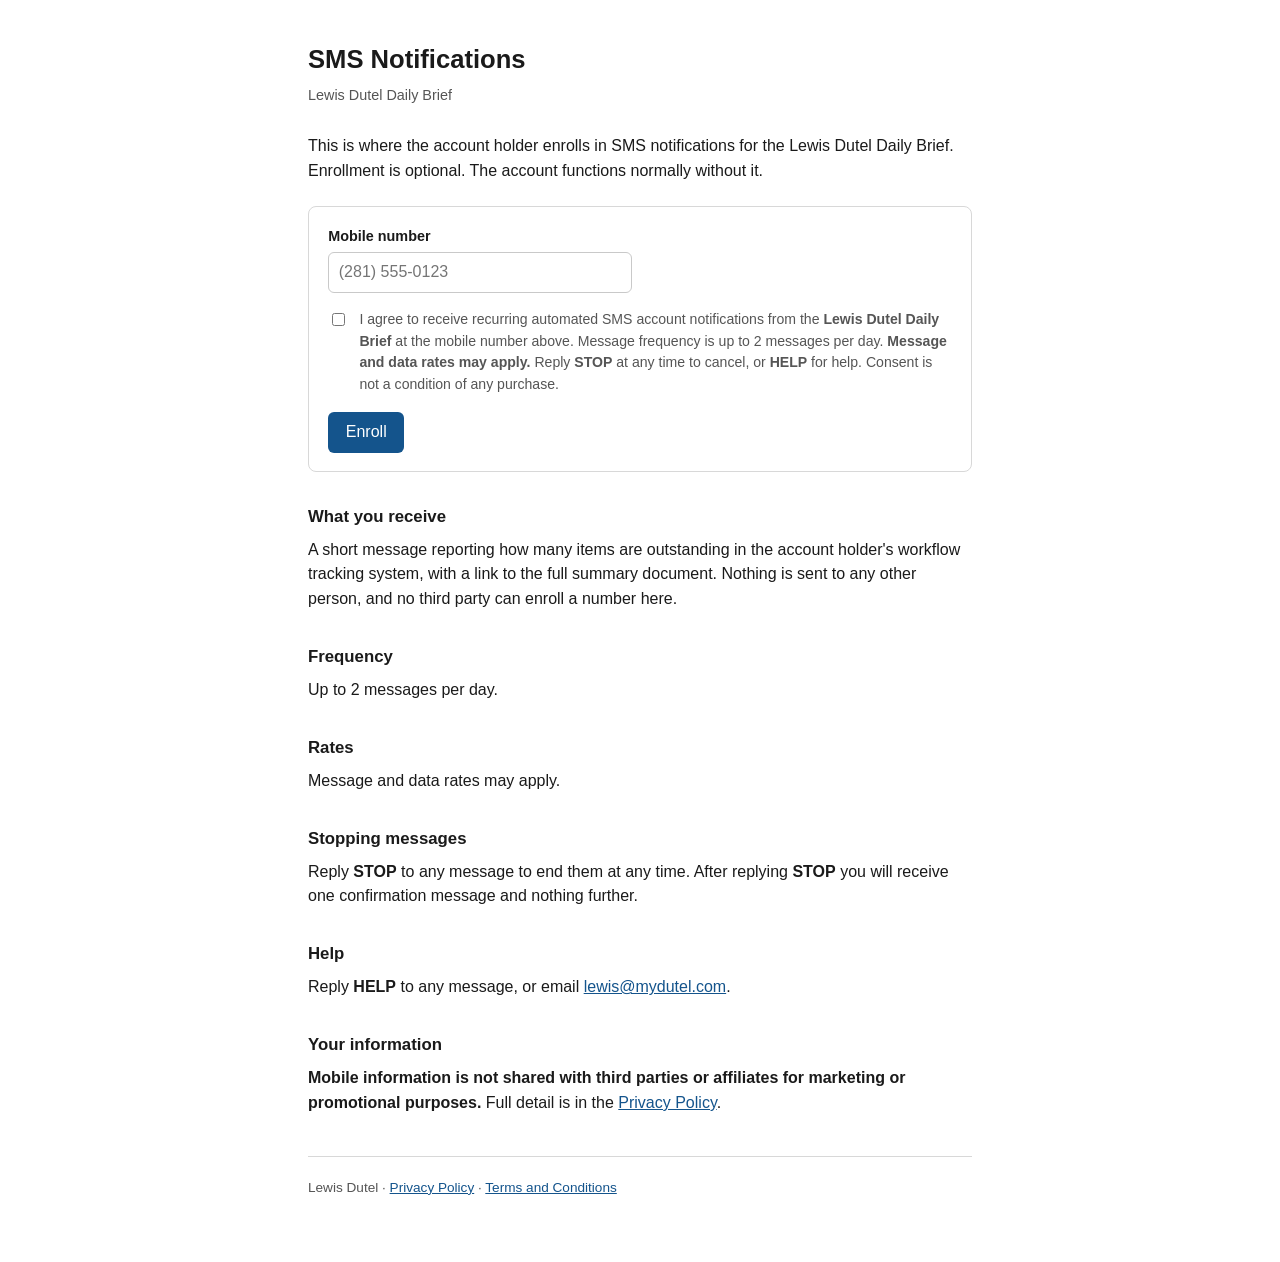
==== opt-in.html @ 68f230dd "Add files via upload" ====
<!DOCTYPE html>
<html lang="en">
<head>
<meta charset="utf-8">
<meta name="viewport" content="width=device-width, initial-scale=1">
<title>SMS Notifications — Lewis Dutel Daily Brief</title>
<link rel="stylesheet" href="style.css">
<style>
.optin{border:1px solid #d8d8d8;border-radius:8px;padding:1.1rem 1.2rem;margin:1.4rem 0}
.optin label{display:flex;gap:.7rem;align-items:flex-start;font-size:.97rem}
.optin input[type=checkbox]{margin-top:.28rem;flex:0 0 auto}
.optin .field{margin:0 0 1rem}
.optin .field span{display:block;font-weight:700;font-size:.9rem;margin-bottom:.3rem}
.optin input[type=tel]{width:100%;max-width:19rem;padding:.45rem .6rem;
 border:1px solid #c9c9c9;border-radius:6px;font:inherit}
.optin button{margin-top:1rem;padding:.5rem 1.1rem;border:0;border-radius:6px;
 background:#14548c;color:#fff;font:inherit;cursor:pointer}
.disc{font-size:.88rem;color:#555}
</style>
</head>
<body>

<h1>SMS Notifications</h1>
<p class="eff">Lewis Dutel Daily Brief</p>

<p>This is where the account holder enrolls in SMS notifications for the Lewis Dutel Daily Brief. Enrollment is optional. The account functions normally without it.</p>

<div class="optin">
  <div class="field">
    <span>Mobile number</span>
    <input type="tel" name="phone" placeholder="(281) 555-0123" autocomplete="tel">
  </div>
  <label>
    <input type="checkbox" name="consent" value="yes">
    <span class="disc">I agree to receive recurring automated SMS account notifications from the <strong>Lewis Dutel Daily Brief</strong> at the mobile number above. Message frequency is up to 2 messages per day. <strong>Message and data rates may apply.</strong> Reply <strong>STOP</strong> at any time to cancel, or <strong>HELP</strong> for help. Consent is not a condition of any purchase.</span>
  </label>
  <button type="submit">Enroll</button>
</div>

<h2>What you receive</h2>
<p>A short message reporting how many items are outstanding in the account holder's workflow tracking system, with a link to the full summary document. Nothing is sent to any other person, and no third party can enroll a number here.</p>

<h2>Frequency</h2>
<p>Up to 2 messages per day.</p>

<h2>Rates</h2>
<p>Message and data rates may apply.</p>

<h2>Stopping messages</h2>
<p>Reply <strong>STOP</strong> to any message to end them at any time. After replying <strong>STOP</strong> you will receive one confirmation message and nothing further.</p>

<h2>Help</h2>
<p>Reply <strong>HELP</strong> to any message, or email <a href="mailto:lewis@mydutel.com">lewis@mydutel.com</a>.</p>

<h2>Your information</h2>
<p><strong>Mobile information is not shared with third parties or affiliates for marketing or promotional purposes.</strong> Full detail is in the <a href="privacy.html">Privacy Policy</a>.</p>

<hr>
<footer>Lewis Dutel · <a href="privacy.html">Privacy Policy</a> · <a href="terms.html">Terms and Conditions</a></footer>

</body>
</html>
---- style.css ----
:root { --ink:#1a1a1a; --muted:#555; --rule:#d8d8d8; }
* { box-sizing:border-box; }
body {
  font-family: Calibri, "Segoe UI", -apple-system, Helvetica, Arial, sans-serif;
  color:var(--ink); background:#fff; line-height:1.55;
  max-width:44rem; margin:0 auto; padding:2.5rem 1.25rem 4rem;
}
h1 { font-size:1.6rem; margin:0 0 .25rem; }
h2 { font-size:1.05rem; margin:2rem 0 .4rem; }
.eff { color:var(--muted); font-size:.9rem; margin:0 0 1.75rem; }
p, li { margin:.5rem 0; }
hr { border:0; border-top:1px solid var(--rule); margin:2.5rem 0 1.25rem; }
footer { color:var(--muted); font-size:.85rem; }
a { color:#14548c; }
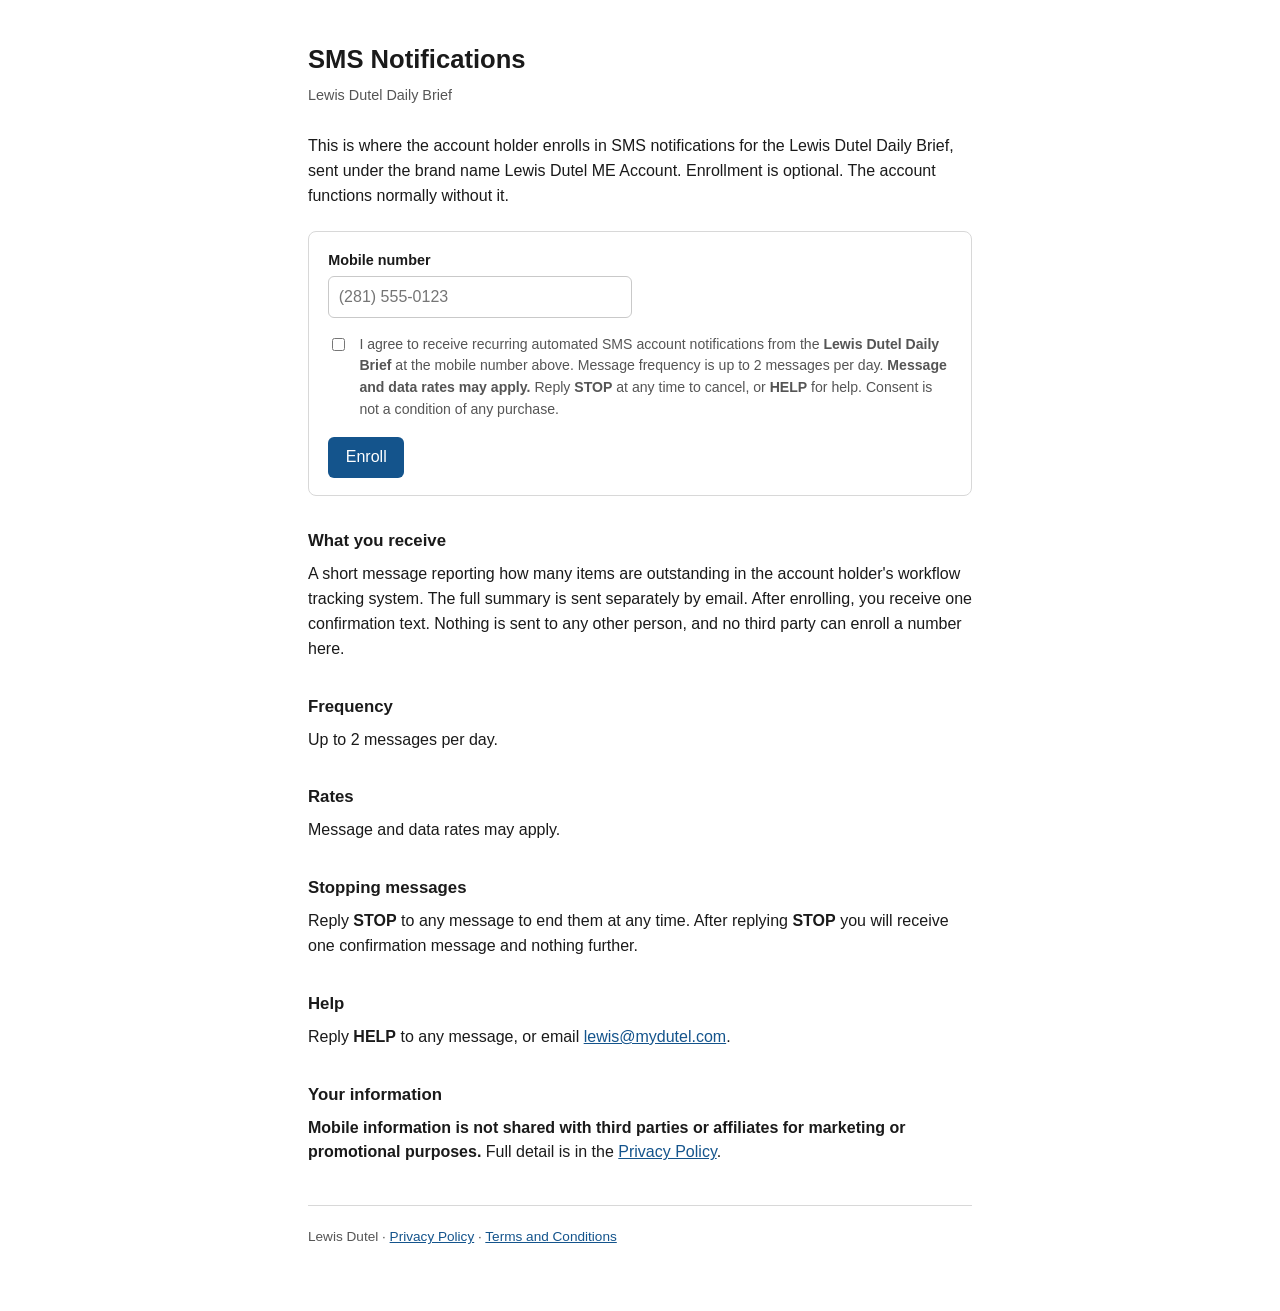
==== commit f679c7a1: "Summary goes by email, texts carry no link; name the brand on every page; confirmation text after en" ====
--- a/opt-in.html
+++ b/opt-in.html
@@ -23,7 +23,7 @@
 <h1>SMS Notifications</h1>
 <p class="eff">Lewis Dutel Daily Brief</p>
 
-<p>This is where the account holder enrolls in SMS notifications for the Lewis Dutel Daily Brief. Enrollment is optional. The account functions normally without it.</p>
+<p>This is where the account holder enrolls in SMS notifications for the Lewis Dutel Daily Brief, sent under the brand name Lewis Dutel ME Account. Enrollment is optional. The account functions normally without it.</p>
 
 <div class="optin">
   <div class="field">
@@ -38,7 +38,7 @@
 </div>
 
 <h2>What you receive</h2>
-<p>A short message reporting how many items are outstanding in the account holder's workflow tracking system, with a link to the full summary document. Nothing is sent to any other person, and no third party can enroll a number here.</p>
+<p>A short message reporting how many items are outstanding in the account holder's workflow tracking system. The full summary is sent separately by email. After enrolling, you receive one confirmation text. Nothing is sent to any other person, and no third party can enroll a number here.</p>
 
 <h2>Frequency</h2>
 <p>Up to 2 messages per day.</p>
